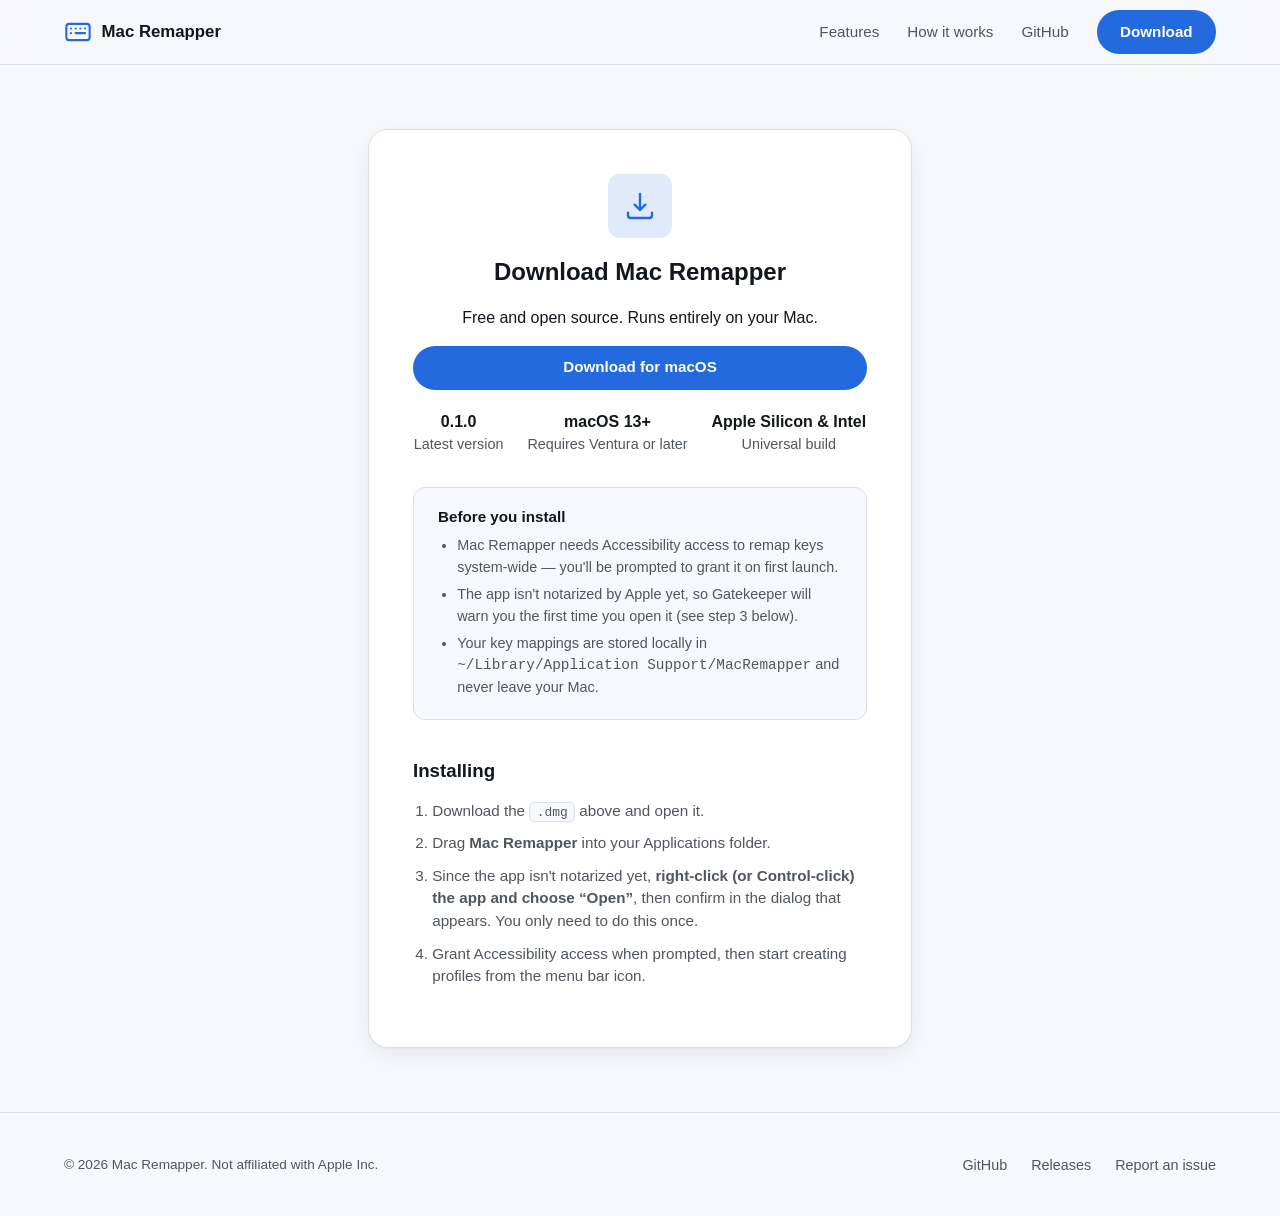
==== docs/download.html @ aa9de694 "Initial commit: Mac Remapper app scaffold + website - Swift Package app split into MacRemapperCore (" ====
<!doctype html>
<html lang="en">
<head>
<meta charset="utf-8">
<meta name="viewport" content="width=device-width, initial-scale=1, viewport-fit=cover">
<meta name="color-scheme" content="light dark">
<title>Download — Mac Remapper</title>
<meta name="description" content="Download Mac Remapper, a free native menu bar app for remapping keys and building keyboard macros on macOS.">
<link rel="icon" href="assets/icons/favicon.svg" type="image/svg+xml">
<link rel="stylesheet" href="css/styles.css">
</head>
<body>

<nav class="site-nav">
  <div class="wrap">
    <a class="brand" href="index.html">
      <svg viewBox="0 0 24 24" fill="none" stroke="currentColor" stroke-width="1.8" stroke-linecap="round" stroke-linejoin="round" aria-hidden="true">
        <rect x="2" y="5" width="20" height="14" rx="2.5"></rect>
        <path d="M6 9h.01M10 9h.01M14 9h.01M18 9h.01M6 13h.01M10 13h8"></path>
      </svg>
      Mac Remapper
    </a>
    <button class="nav-toggle" aria-label="Toggle navigation" aria-expanded="false">
      <svg viewBox="0 0 24 24" width="20" height="20" fill="none" stroke="currentColor" stroke-width="2" stroke-linecap="round" aria-hidden="true">
        <path d="M3 6h18M3 12h18M3 18h18"></path>
      </svg>
    </button>
    <ul class="nav-links" data-open="false">
      <li><a href="index.html#features">Features</a></li>
      <li><a href="index.html#how-it-works">How it works</a></li>
      <li><a href="https://github.com/cksarge/Mac-Remapper">GitHub</a></li>
      <li><a class="btn btn-primary" href="download.html">Download</a></li>
    </ul>
  </div>
</nav>

<main>
  <section>
    <div class="wrap">
      <div class="download-card">
        <div class="icon-lg">
          <svg viewBox="0 0 24 24" fill="none" stroke="currentColor" stroke-width="1.8" stroke-linecap="round" stroke-linejoin="round" aria-hidden="true">
            <path d="M12 3v12M12 15l-4-4M12 15l4-4"></path>
            <path d="M3 17v2a2 2 0 0 0 2 2h14a2 2 0 0 0 2-2v-2"></path>
          </svg>
        </div>
        <h1>Download Mac Remapper</h1>
        <p>Free and open source. Runs entirely on your Mac.</p>

        <a class="btn btn-primary btn-block" href="https://github.com/cksarge/Mac-Remapper/releases/latest/download/MacRemapper.dmg">
          Download for macOS
        </a>

        <div class="download-meta">
          <div>
            <strong>0.1.0</strong>
            Latest version
          </div>
          <div>
            <strong>macOS 13+</strong>
            Requires Ventura or later
          </div>
          <div>
            <strong>Apple Silicon &amp; Intel</strong>
            Universal build
          </div>
        </div>

        <div class="requirements">
          <h3>Before you install</h3>
          <ul>
            <li>Mac Remapper needs Accessibility access to remap keys system-wide — you'll be prompted to grant it on first launch.</li>
            <li>The app isn't notarized by Apple yet, so Gatekeeper will warn you the first time you open it (see step 3 below).</li>
            <li>Your key mappings are stored locally in <code>~/Library/Application&nbsp;Support/MacRemapper</code> and never leave your Mac.</li>
          </ul>
        </div>

        <div class="install-steps">
          <h3>Installing</h3>
          <ol>
            <li>Download the <code>.dmg</code> above and open it.</li>
            <li>Drag <strong>Mac Remapper</strong> into your Applications folder.</li>
            <li>Since the app isn't notarized yet, <strong>right-click (or Control-click) the app and choose “Open”</strong>, then confirm in the dialog that appears. You only need to do this once.</li>
            <li>Grant Accessibility access when prompted, then start creating profiles from the menu bar icon.</li>
          </ol>
        </div>
      </div>
    </div>
  </section>
</main>

<footer class="site-footer">
  <div class="wrap">
    <p class="footer-note">© <span id="year"></span> Mac Remapper. Not affiliated with Apple Inc.</p>
    <ul class="footer-links">
      <li><a href="https://github.com/cksarge/Mac-Remapper">GitHub</a></li>
      <li><a href="https://github.com/cksarge/Mac-Remapper/releases">Releases</a></li>
      <li><a href="https://github.com/cksarge/Mac-Remapper/issues">Report an issue</a></li>
    </ul>
  </div>
</footer>

<script>document.getElementById("year").textContent = new Date().getFullYear();</script>
<script src="js/main.js"></script>
</body>
</html>
---- docs/css/styles.css ----
/* ==========================================================================
   Design tokens
   ========================================================================== */
:root {
  color-scheme: light dark;

  /* Tier 1: literal tokens */
  --color-blue-40: oklch(55% 0.19 260);
  --color-blue-75: oklch(75% 0.15 260);
  --color-gray-98: oklch(98% 0.004 260);
  --color-gray-92: oklch(92% 0.006 260);
  --color-gray-90: oklch(90% 0.01 260);
  --color-gray-65: oklch(65% 0.015 260);
  --color-gray-45: oklch(45% 0.015 260);
  --color-gray-30: oklch(30% 0.015 260);
  --color-gray-20: oklch(20% 0.015 260);
  --color-gray-15: oklch(15% 0.015 260);
  --color-gray-12: oklch(12% 0.015 260);

  /* Tier 2: semantic tokens */
  --color-bg: light-dark(var(--color-gray-98), var(--color-gray-12));
  --color-surface: light-dark(white, var(--color-gray-15));
  --color-surface-raised: light-dark(white, var(--color-gray-20));
  --color-text: light-dark(var(--color-gray-20), var(--color-gray-92));
  --color-text-muted: light-dark(var(--color-gray-45), var(--color-gray-65));
  --color-border: light-dark(var(--color-gray-90), var(--color-gray-30));
  --color-accent: light-dark(var(--color-blue-40), var(--color-blue-75));
  --color-accent-text: light-dark(white, var(--color-gray-12));

  --font-sans: -apple-system, BlinkMacSystemFont, "SF Pro Text", "Segoe UI", Roboto, Helvetica, Arial, sans-serif;
  --font-mono: ui-monospace, "SF Mono", Menlo, Consolas, monospace;

  --radius-md: 0.75rem;
  --radius-lg: 1.25rem;
  --shadow-card: 0 1px 2px oklch(0% 0 0 / 4%), 0 8px 24px oklch(0% 0 0 / 6%);

  accent-color: var(--color-accent);
  scrollbar-color: light-dark(var(--color-gray-90), var(--color-gray-30)) transparent;
}

/* ==========================================================================
   Reset & base
   ========================================================================== */
*,
*::before,
*::after {
  box-sizing: border-box;
}

html {
  -webkit-text-size-adjust: 100%;
}

body {
  margin: 0;
  background: var(--color-bg);
  color: var(--color-text);
  font-family: var(--font-sans);
  font-size: 1rem;
  line-height: 1.5;
  overflow-wrap: break-word;
}

img,
svg {
  max-width: 100%;
  display: block;
}

h1,
h2,
h3 {
  line-height: 1.15;
  text-wrap: balance;
}

p {
  text-wrap: pretty;
}

a {
  color: inherit;
}

:focus-visible {
  outline: 2px solid var(--color-accent);
  outline-offset: 2px;
}

.visually-hidden {
  position: absolute;
  inline-size: 1px;
  block-size: 1px;
  overflow: hidden;
  clip-path: inset(50%);
  white-space: nowrap;
}

/* ==========================================================================
   Layout shell
   ========================================================================== */
.wrap {
  inline-size: min(100% - 3rem, 72rem);
  margin-inline: auto;
}

/* ==========================================================================
   Nav
   ========================================================================== */
.site-nav {
  position: sticky;
  top: env(safe-area-inset-top, 0px);
  z-index: 10;
  background: color-mix(in oklab, var(--color-bg) 88%, transparent);
  backdrop-filter: blur(12px);
  border-block-end: 1px solid var(--color-border);
}

.site-nav .wrap {
  display: flex;
  align-items: center;
  justify-content: space-between;
  block-size: 4rem;
  gap: 1rem;
}

.brand {
  display: flex;
  align-items: center;
  gap: 0.6rem;
  font-weight: 700;
  font-size: 1.05rem;
  text-decoration: none;
  color: var(--color-text);
}

.brand svg {
  inline-size: 1.75rem;
  block-size: 1.75rem;
  color: var(--color-accent);
}

.nav-links {
  display: flex;
  align-items: center;
  gap: 1.75rem;
  list-style: none;
  margin: 0;
  padding: 0;
}

.nav-links a {
  text-decoration: none;
  color: var(--color-text-muted);
  font-size: 0.95rem;
  transition: color 0.15s ease;
}

.nav-links a:hover {
  color: var(--color-text);
}

.nav-links .btn {
  color: var(--color-accent-text);
}

.nav-toggle {
  display: none;
}

/* ==========================================================================
   Buttons
   ========================================================================== */
.btn {
  display: inline-flex;
  align-items: center;
  justify-content: center;
  gap: 0.5rem;
  min-block-size: 2.75rem;
  padding-inline: 1.4rem;
  border-radius: 999px;
  font-size: 0.95rem;
  font-weight: 600;
  text-decoration: none;
  border: 1px solid transparent;
  cursor: pointer;
  transition: transform 0.15s ease, background-color 0.15s ease, border-color 0.15s ease;
}

.btn:active {
  transform: scale(0.98);
}

.btn-primary {
  background: var(--color-accent);
  color: var(--color-accent-text);
}

.btn-primary:hover {
  background: color-mix(in oklab, var(--color-accent), black 10%);
}

.btn-secondary {
  background: transparent;
  color: var(--color-text);
  border-color: var(--color-border);
}

.btn-secondary:hover {
  border-color: var(--color-accent);
  color: var(--color-accent);
}

.btn-block {
  inline-size: 100%;
}

/* ==========================================================================
   Hero
   ========================================================================== */
.hero {
  padding-block: clamp(3.5rem, 6vw + 1rem, 7rem) clamp(2.5rem, 4vw, 4rem);
  text-align: center;
}

.eyebrow {
  display: inline-flex;
  align-items: center;
  gap: 0.5rem;
  padding: 0.3rem 0.85rem;
  border-radius: 999px;
  background: var(--color-surface);
  border: 1px solid var(--color-border);
  color: var(--color-text-muted);
  font-size: 0.8rem;
  font-weight: 600;
  letter-spacing: 0.02em;
  margin-block-end: 1.5rem;
}

.hero h1 {
  font-size: clamp(2.25rem, 1.6rem + 3vw, 3.75rem);
  margin-block: 0 1.1rem;
  letter-spacing: -0.02em;
}

.hero h1 .accent {
  color: var(--color-accent);
}

.hero-subtitle {
  font-size: clamp(1.05rem, 0.95rem + 0.4vw, 1.25rem);
  color: var(--color-text-muted);
  max-inline-size: 40rem;
  margin-inline: auto;
  margin-block-end: 2.25rem;
}

.hero-actions {
  display: flex;
  flex-wrap: wrap;
  justify-content: center;
  gap: 0.85rem;
}

.hero-note {
  margin-block-start: 1.25rem;
  font-size: 0.85rem;
  color: var(--color-text-muted);
}

/* ==========================================================================
   Sections
   ========================================================================== */
section {
  padding-block: clamp(2.5rem, 5vw, 5rem);
}

.section-head {
  text-align: center;
  max-inline-size: 40rem;
  margin-inline: auto;
  margin-block-end: clamp(2rem, 4vw, 3rem);
}

.section-head h2 {
  font-size: clamp(1.6rem, 1.3rem + 1.2vw, 2.25rem);
  margin-block-end: 0.6rem;
}

.section-head p {
  color: var(--color-text-muted);
  font-size: 1.05rem;
}

/* ==========================================================================
   Feature grid
   ========================================================================== */
.feature-grid {
  display: grid;
  grid-template-columns: repeat(auto-fit, minmax(min(100%, 15.5rem), 1fr));
  gap: 1.25rem;
}

.feature-card {
  background: var(--color-surface);
  border: 1px solid var(--color-border);
  border-radius: var(--radius-lg);
  padding: 1.75rem;
}

.feature-card .icon {
  inline-size: 2.75rem;
  block-size: 2.75rem;
  border-radius: var(--radius-md);
  display: grid;
  place-items: center;
  background: color-mix(in oklab, var(--color-accent) 14%, transparent);
  color: var(--color-accent);
  margin-block-end: 1rem;
}

.feature-card .icon svg {
  inline-size: 1.4rem;
  block-size: 1.4rem;
}

.feature-card h3 {
  font-size: 1.1rem;
  margin-block: 0 0.5rem;
}

.feature-card p {
  color: var(--color-text-muted);
  font-size: 0.95rem;
  margin: 0;
}

/* ==========================================================================
   How it works
   ========================================================================== */
.steps {
  display: grid;
  grid-template-columns: repeat(auto-fit, minmax(min(100%, 16rem), 1fr));
  gap: 1.5rem;
}

.step {
  position: relative;
  padding-inline-start: 3.25rem;
}

.step .step-number {
  position: absolute;
  inset-inline-start: 0;
  inset-block-start: 0;
  inline-size: 2.25rem;
  block-size: 2.25rem;
  border-radius: 50%;
  background: var(--color-accent);
  color: var(--color-accent-text);
  display: grid;
  place-items: center;
  font-weight: 700;
  font-size: 0.95rem;
}

.step h3 {
  font-size: 1.05rem;
  margin-block: 0.15rem 0.4rem;
}

.step p {
  color: var(--color-text-muted);
  font-size: 0.95rem;
  margin: 0;
}

/* ==========================================================================
   CTA band
   ========================================================================== */
.cta-band {
  border-radius: var(--radius-lg);
  background: color-mix(in oklab, var(--color-accent) 10%, var(--color-surface));
  border: 1px solid var(--color-border);
  padding: clamp(2rem, 5vw, 3.5rem);
  text-align: center;
}

.cta-band h2 {
  font-size: clamp(1.5rem, 1.2rem + 1vw, 2rem);
  margin-block: 0 0.6rem;
}

.cta-band p {
  color: var(--color-text-muted);
  margin-block-end: 1.5rem;
}

/* ==========================================================================
   Footer
   ========================================================================== */
.site-footer {
  border-block-start: 1px solid var(--color-border);
  padding-block: 2.5rem;
  padding-block-end: calc(2.5rem + env(safe-area-inset-bottom, 0px));
}

.site-footer .wrap {
  display: flex;
  flex-wrap: wrap;
  justify-content: space-between;
  align-items: center;
  gap: 1rem;
}

.footer-links {
  display: flex;
  gap: 1.5rem;
  list-style: none;
  margin: 0;
  padding: 0;
  flex-wrap: wrap;
}

.footer-links a {
  color: var(--color-text-muted);
  text-decoration: none;
  font-size: 0.9rem;
}

.footer-links a:hover {
  color: var(--color-text);
}

.footer-note {
  color: var(--color-text-muted);
  font-size: 0.85rem;
  margin: 0;
}

/* ==========================================================================
   Download page
   ========================================================================== */
.download-card {
  background: var(--color-surface);
  border: 1px solid var(--color-border);
  border-radius: var(--radius-lg);
  box-shadow: var(--shadow-card);
  padding: clamp(1.75rem, 4vw, 2.75rem);
  max-inline-size: 34rem;
  margin-inline: auto;
  text-align: center;
}

.download-card .icon-lg {
  inline-size: 4rem;
  block-size: 4rem;
  margin-inline: auto;
  margin-block-end: 1.25rem;
  border-radius: var(--radius-md);
  background: color-mix(in oklab, var(--color-accent) 14%, transparent);
  color: var(--color-accent);
  display: grid;
  place-items: center;
}

.download-card .icon-lg svg {
  inline-size: 2rem;
  block-size: 2rem;
}

.download-meta {
  display: flex;
  justify-content: center;
  gap: 1.5rem;
  margin-block: 1.25rem;
  flex-wrap: wrap;
  color: var(--color-text-muted);
  font-size: 0.9rem;
}

.download-meta strong {
  color: var(--color-text);
  display: block;
  font-size: 1rem;
}

.requirements {
  text-align: start;
  background: var(--color-bg);
  border: 1px solid var(--color-border);
  border-radius: var(--radius-md);
  padding: 1.25rem 1.5rem;
  margin-block-start: 2rem;
}

.requirements h3 {
  font-size: 0.95rem;
  margin-block: 0 0.6rem;
}

.requirements ul {
  margin: 0;
  padding-inline-start: 1.2rem;
  color: var(--color-text-muted);
  font-size: 0.9rem;
}

.requirements li + li {
  margin-block-start: 0.35rem;
}

.install-steps {
  text-align: start;
  margin-block-start: 2.5rem;
}

.install-steps ol {
  padding-inline-start: 1.2rem;
  color: var(--color-text-muted);
  font-size: 0.95rem;
}

.install-steps li + li {
  margin-block-start: 0.6rem;
}

.install-steps code {
  font-family: var(--font-mono);
  background: var(--color-bg);
  border: 1px solid var(--color-border);
  border-radius: 0.3rem;
  padding: 0.1rem 0.4rem;
  font-size: 0.85em;
}

/* ==========================================================================
   Small screens
   ========================================================================== */
@media (max-width: 40rem) {
  .nav-links {
    display: none;
    position: fixed;
    inset-block-start: 4rem;
    inset-inline: 0;
    /* Explicit height rather than relying on inset top+bottom auto-stretch,
       which some engines fail to resolve correctly on a flex container. */
    block-size: calc(100dvh - 4rem);
    overflow-y: auto;
    flex-direction: column;
    align-items: stretch;
    padding: 1.5rem;
    gap: 1rem;
    background: var(--color-surface);
    border-block-start: 1px solid var(--color-border);
    box-shadow: var(--shadow-card);
  }

  .nav-links[data-open="true"] {
    display: flex;
  }

  .nav-links a {
    font-size: 1.05rem;
    padding-block: 0.5rem;
  }

  .nav-toggle {
    display: inline-flex;
    align-items: center;
    justify-content: center;
    inline-size: 2.5rem;
    block-size: 2.5rem;
    border-radius: 0.5rem;
    border: 1px solid var(--color-border);
    background: var(--color-surface);
    color: var(--color-text);
  }
}

@media (prefers-reduced-motion: reduce) {
  * {
    transition-duration: 0.001ms !important;
    animation-duration: 0.001ms !important;
  }
}
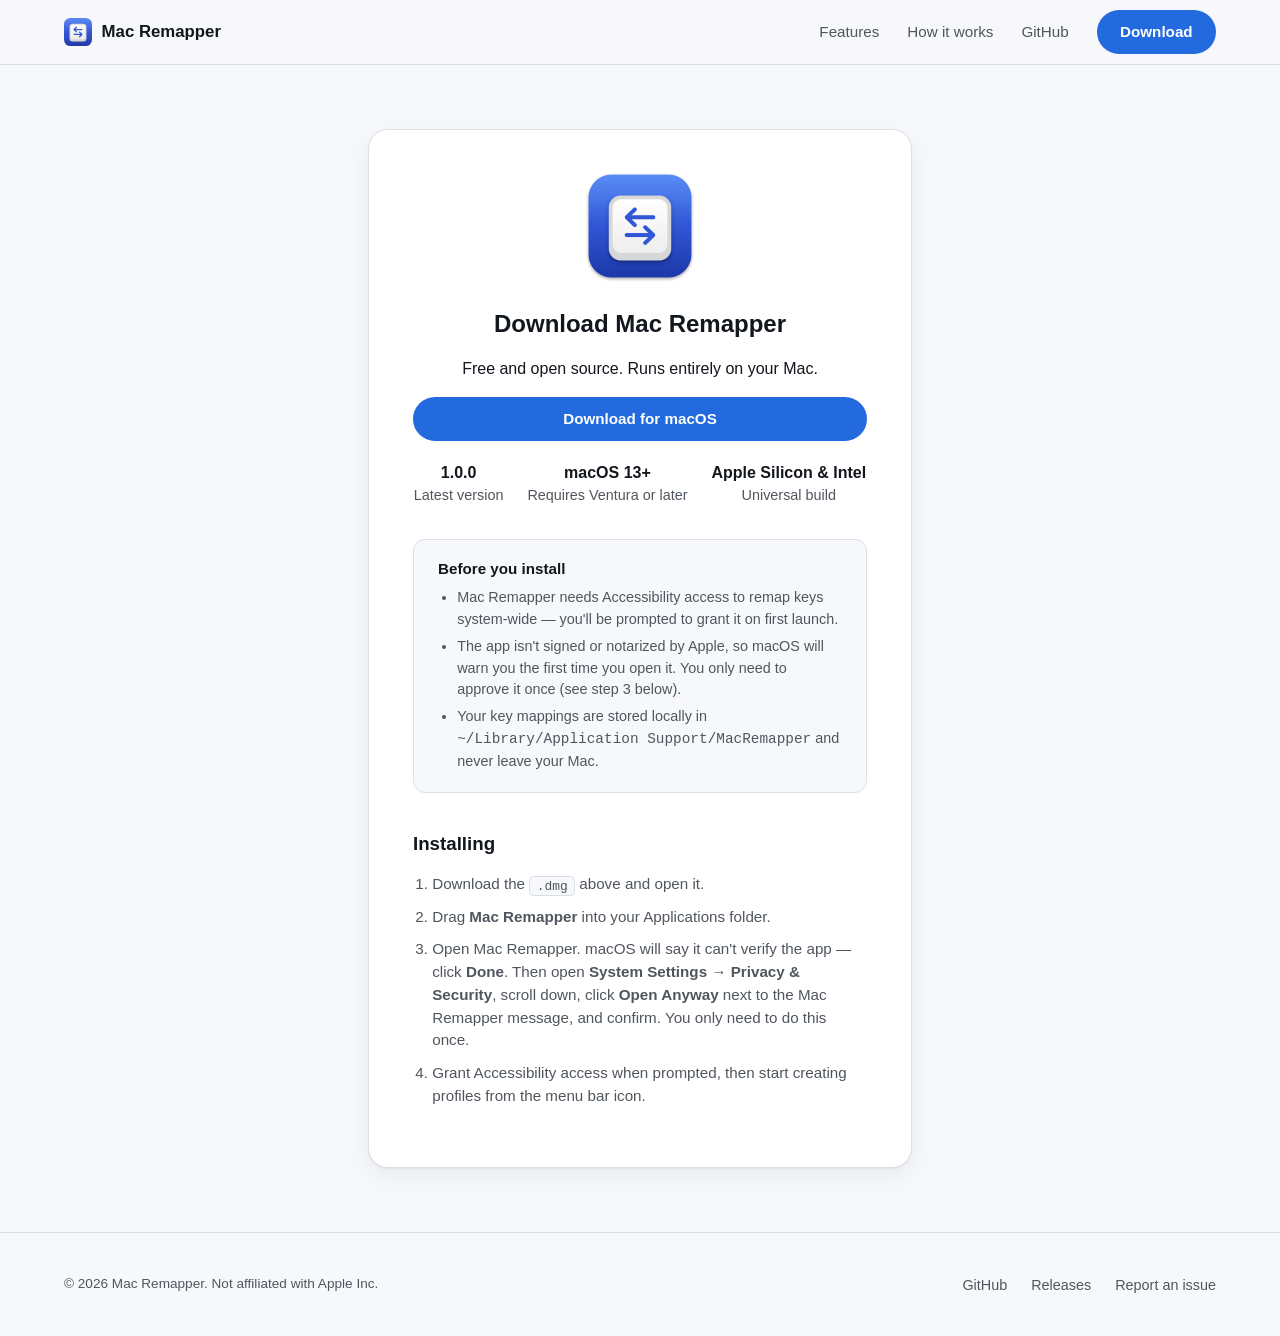
==== commit 678ab381: "feat: Mac Remapper 1.0.0 First public release of the menu bar app and website.  App - Macros with ke" ====
--- a/docs/download.html
+++ b/docs/download.html
@@ -7,6 +7,7 @@
 <title>Download — Mac Remapper</title>
 <meta name="description" content="Download Mac Remapper, a free native menu bar app for remapping keys and building keyboard macros on macOS.">
 <link rel="icon" href="assets/icons/favicon.svg" type="image/svg+xml">
+<link rel="apple-touch-icon" href="assets/icons/apple-touch-icon.png">
 <link rel="stylesheet" href="css/styles.css">
 </head>
 <body>
@@ -14,10 +15,7 @@
 <nav class="site-nav">
   <div class="wrap">
     <a class="brand" href="index.html">
-      <svg viewBox="0 0 24 24" fill="none" stroke="currentColor" stroke-width="1.8" stroke-linecap="round" stroke-linejoin="round" aria-hidden="true">
-        <rect x="2" y="5" width="20" height="14" rx="2.5"></rect>
-        <path d="M6 9h.01M10 9h.01M14 9h.01M18 9h.01M6 13h.01M10 13h8"></path>
-      </svg>
+      <img src="assets/icons/favicon.svg" alt="" width="28" height="28">
       Mac Remapper
     </a>
     <button class="nav-toggle" aria-label="Toggle navigation" aria-expanded="false">
@@ -38,12 +36,7 @@
   <section>
     <div class="wrap">
       <div class="download-card">
-        <div class="icon-lg">
-          <svg viewBox="0 0 24 24" fill="none" stroke="currentColor" stroke-width="1.8" stroke-linecap="round" stroke-linejoin="round" aria-hidden="true">
-            <path d="M12 3v12M12 15l-4-4M12 15l4-4"></path>
-            <path d="M3 17v2a2 2 0 0 0 2 2h14a2 2 0 0 0 2-2v-2"></path>
-          </svg>
-        </div>
+        <img class="download-icon" src="assets/icons/app-icon-512.png" alt="Mac Remapper app icon" width="128" height="128">
         <h1>Download Mac Remapper</h1>
         <p>Free and open source. Runs entirely on your Mac.</p>
 
@@ -53,7 +46,7 @@
 
         <div class="download-meta">
           <div>
-            <strong>0.1.0</strong>
+            <strong>1.0.0</strong>
             Latest version
           </div>
           <div>
@@ -70,7 +63,7 @@
           <h3>Before you install</h3>
           <ul>
             <li>Mac Remapper needs Accessibility access to remap keys system-wide — you'll be prompted to grant it on first launch.</li>
-            <li>The app isn't notarized by Apple yet, so Gatekeeper will warn you the first time you open it (see step 3 below).</li>
+            <li>The app isn't signed or notarized by Apple, so macOS will warn you the first time you open it. You only need to approve it once (see step 3 below).</li>
             <li>Your key mappings are stored locally in <code>~/Library/Application&nbsp;Support/MacRemapper</code> and never leave your Mac.</li>
           </ul>
         </div>
@@ -80,7 +73,7 @@
           <ol>
             <li>Download the <code>.dmg</code> above and open it.</li>
             <li>Drag <strong>Mac Remapper</strong> into your Applications folder.</li>
-            <li>Since the app isn't notarized yet, <strong>right-click (or Control-click) the app and choose “Open”</strong>, then confirm in the dialog that appears. You only need to do this once.</li>
+            <li>Open Mac Remapper. macOS will say it can't verify the app — click <strong>Done</strong>. Then open <strong>System Settings → Privacy &amp; Security</strong>, scroll down, click <strong>Open Anyway</strong> next to the Mac Remapper message, and confirm. You only need to do this once.</li>
             <li>Grant Accessibility access when prompted, then start creating profiles from the menu bar icon.</li>
           </ol>
         </div>
--- a/docs/css/styles.css
+++ b/docs/css/styles.css
@@ -134,10 +134,9 @@
   color: var(--color-text);
 }
 
-.brand svg {
+.brand img {
   inline-size: 1.75rem;
   block-size: 1.75rem;
-  color: var(--color-accent);
 }
 
 .nav-links {
@@ -223,6 +222,20 @@
   text-align: center;
 }
 
+.hero-icon {
+  display: block;
+  inline-size: clamp(7rem, 5rem + 8vw, 10rem);
+  block-size: auto;
+  margin-inline: auto;
+  margin-block-end: 1.25rem;
+  animation: hero-icon-float 6s ease-in-out infinite;
+}
+
+@keyframes hero-icon-float {
+  0%, 100% { transform: translateY(0); }
+  50% { transform: translateY(-0.5rem); }
+}
+
 .eyebrow {
   display: inline-flex;
   align-items: center;
@@ -298,7 +311,8 @@
    ========================================================================== */
 .feature-grid {
   display: grid;
-  grid-template-columns: repeat(auto-fit, minmax(min(100%, 15.5rem), 1fr));
+  /* Wide enough cards that the nine features form a 3 × 3 grid on desktop. */
+  grid-template-columns: repeat(auto-fit, minmax(min(100%, 20rem), 1fr));
   gap: 1.25rem;
 }
 
@@ -453,21 +467,12 @@
   text-align: center;
 }
 
-.download-card .icon-lg {
-  inline-size: 4rem;
-  block-size: 4rem;
+.download-icon {
+  display: block;
+  inline-size: 8rem;
+  block-size: auto;
   margin-inline: auto;
-  margin-block-end: 1.25rem;
-  border-radius: var(--radius-md);
-  background: color-mix(in oklab, var(--color-accent) 14%, transparent);
-  color: var(--color-accent);
-  display: grid;
-  place-items: center;
-}
-
-.download-card .icon-lg svg {
-  inline-size: 2rem;
-  block-size: 2rem;
+  margin-block: -0.75rem 0.5rem;
 }
 
 .download-meta {
@@ -584,4 +589,8 @@
     transition-duration: 0.001ms !important;
     animation-duration: 0.001ms !important;
   }
-}
+
+  .hero-icon {
+    animation: none;
+  }
+}
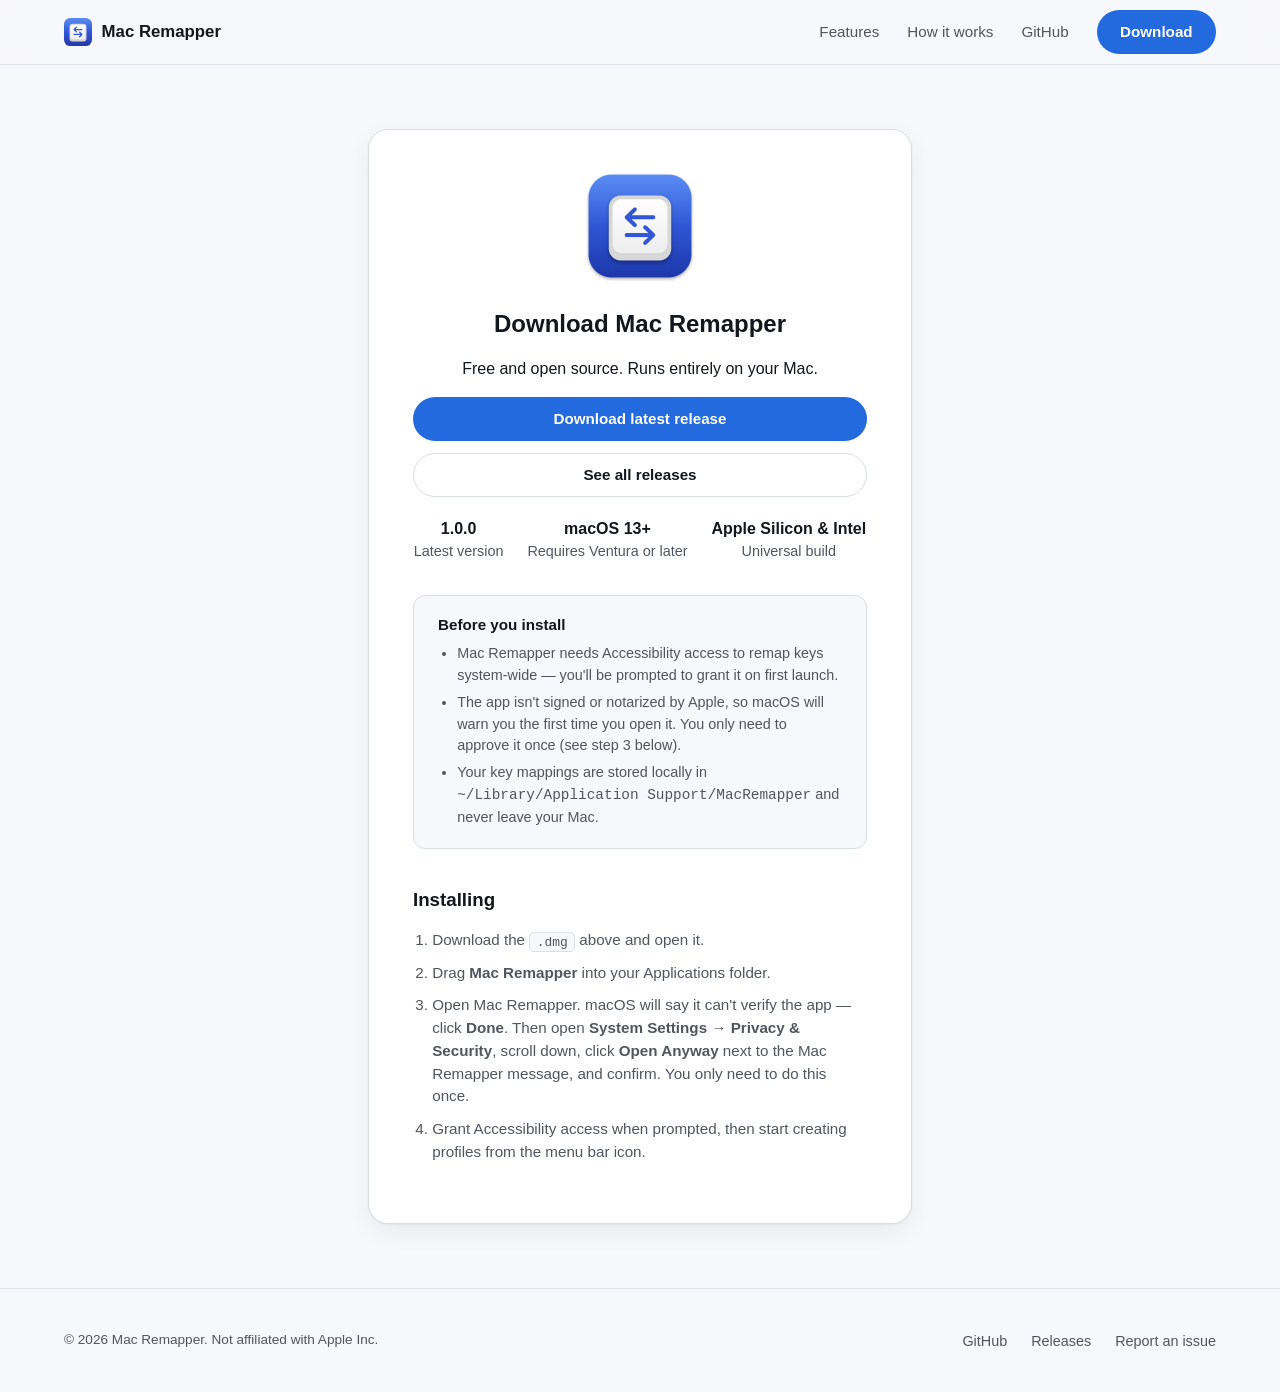
==== commit d5e0601e: "feat(website): add See all releases button on download page Rename the primary button to "Download l" ====
--- a/docs/download.html
+++ b/docs/download.html
@@ -40,9 +40,14 @@
         <h1>Download Mac Remapper</h1>
         <p>Free and open source. Runs entirely on your Mac.</p>
 
-        <a class="btn btn-primary btn-block" href="https://github.com/cksarge/Mac-Remapper/releases/latest/download/MacRemapper.dmg">
-          Download for macOS
-        </a>
+        <div class="download-actions">
+          <a class="btn btn-primary btn-block" href="https://github.com/cksarge/Mac-Remapper/releases/latest/download/MacRemapper.dmg">
+            Download latest release
+          </a>
+          <a class="btn btn-secondary btn-block" href="https://github.com/cksarge/Mac-Remapper/releases">
+            See all releases
+          </a>
+        </div>
 
         <div class="download-meta">
           <div>
--- a/docs/css/styles.css
+++ b/docs/css/styles.css
@@ -212,6 +212,12 @@
 
 .btn-block {
   inline-size: 100%;
+}
+
+.download-actions {
+  display: flex;
+  flex-direction: column;
+  gap: 0.75rem;
 }
 
 /* ==========================================================================
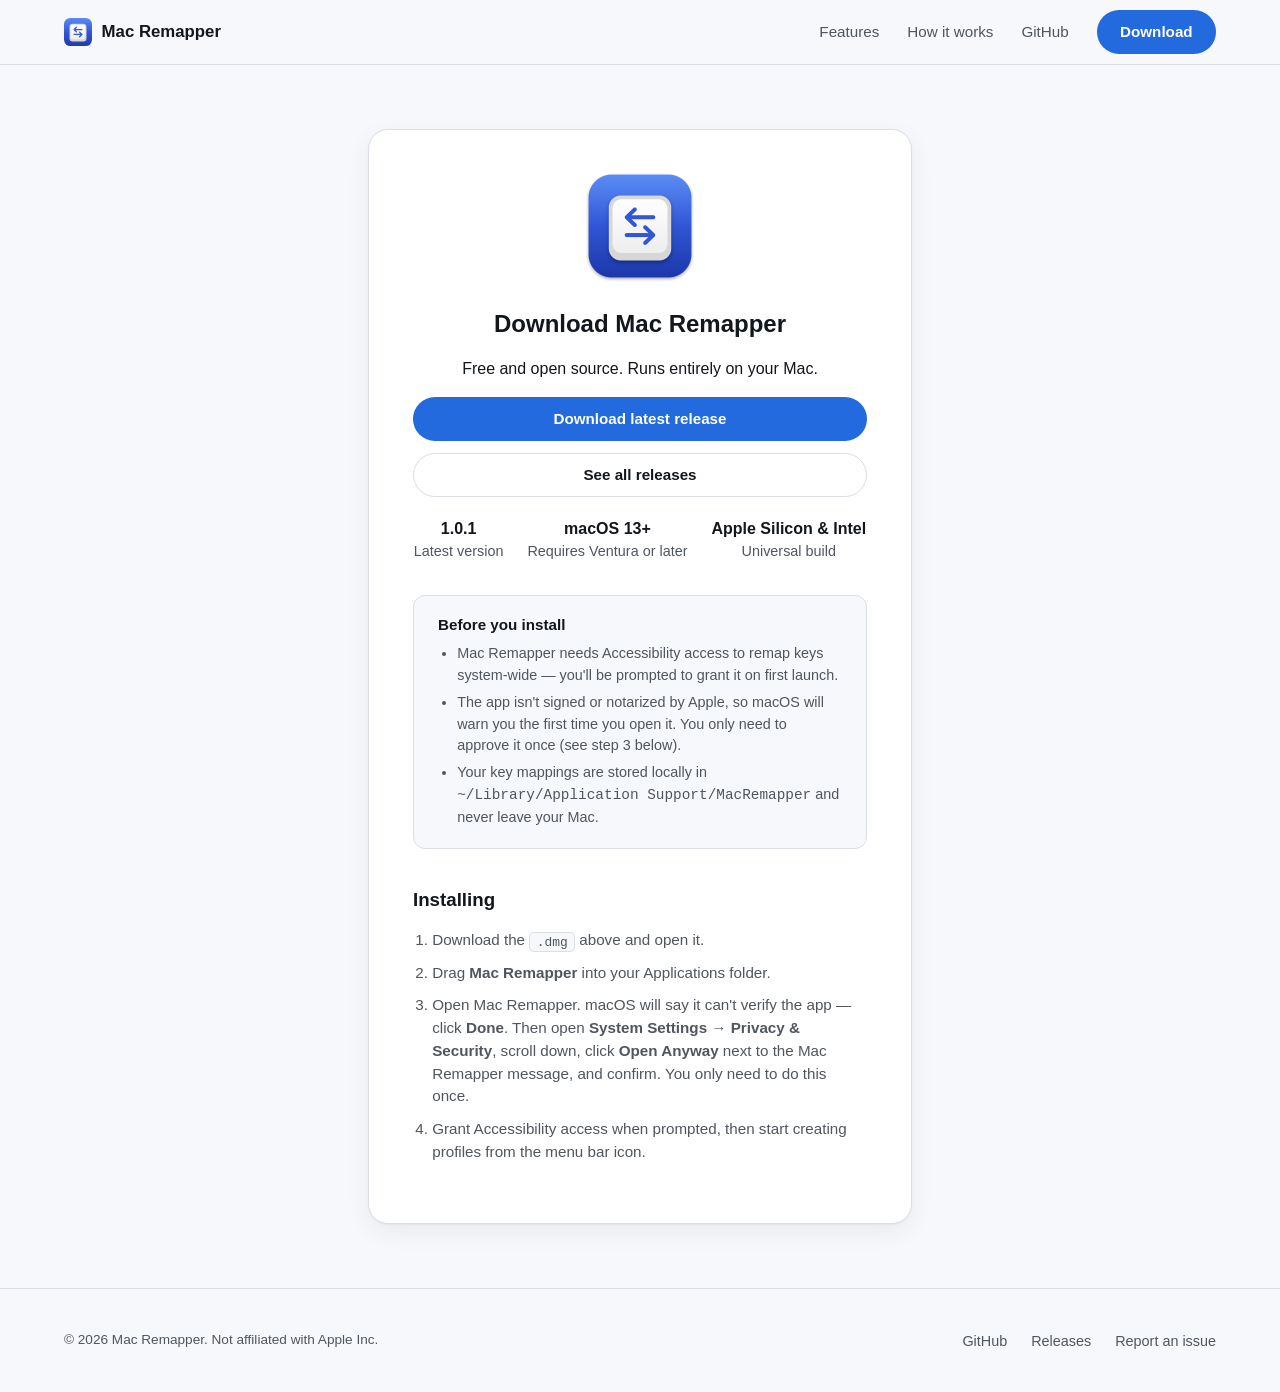
==== commit 74c388c5: "feat: Mac Remapper 1.0.1 - New macro steps: Scroll (up/down by N pixels) and Open Webpage   (adds ht" ====
--- a/docs/download.html
+++ b/docs/download.html
@@ -8,7 +8,7 @@
 <meta name="description" content="Download Mac Remapper, a free native menu bar app for remapping keys and building keyboard macros on macOS.">
 <link rel="icon" href="assets/icons/favicon.svg" type="image/svg+xml">
 <link rel="apple-touch-icon" href="assets/icons/apple-touch-icon.png">
-<link rel="stylesheet" href="css/styles.css">
+<link rel="stylesheet" href="css/styles.css?v=2">
 </head>
 <body>
 
@@ -51,7 +51,7 @@
 
         <div class="download-meta">
           <div>
-            <strong>1.0.0</strong>
+            <strong data-latest-version>1.0.1</strong>
             Latest version
           </div>
           <div>
@@ -99,6 +99,6 @@
 </footer>
 
 <script>document.getElementById("year").textContent = new Date().getFullYear();</script>
-<script src="js/main.js"></script>
+<script src="js/main.js?v=2"></script>
 </body>
 </html>
